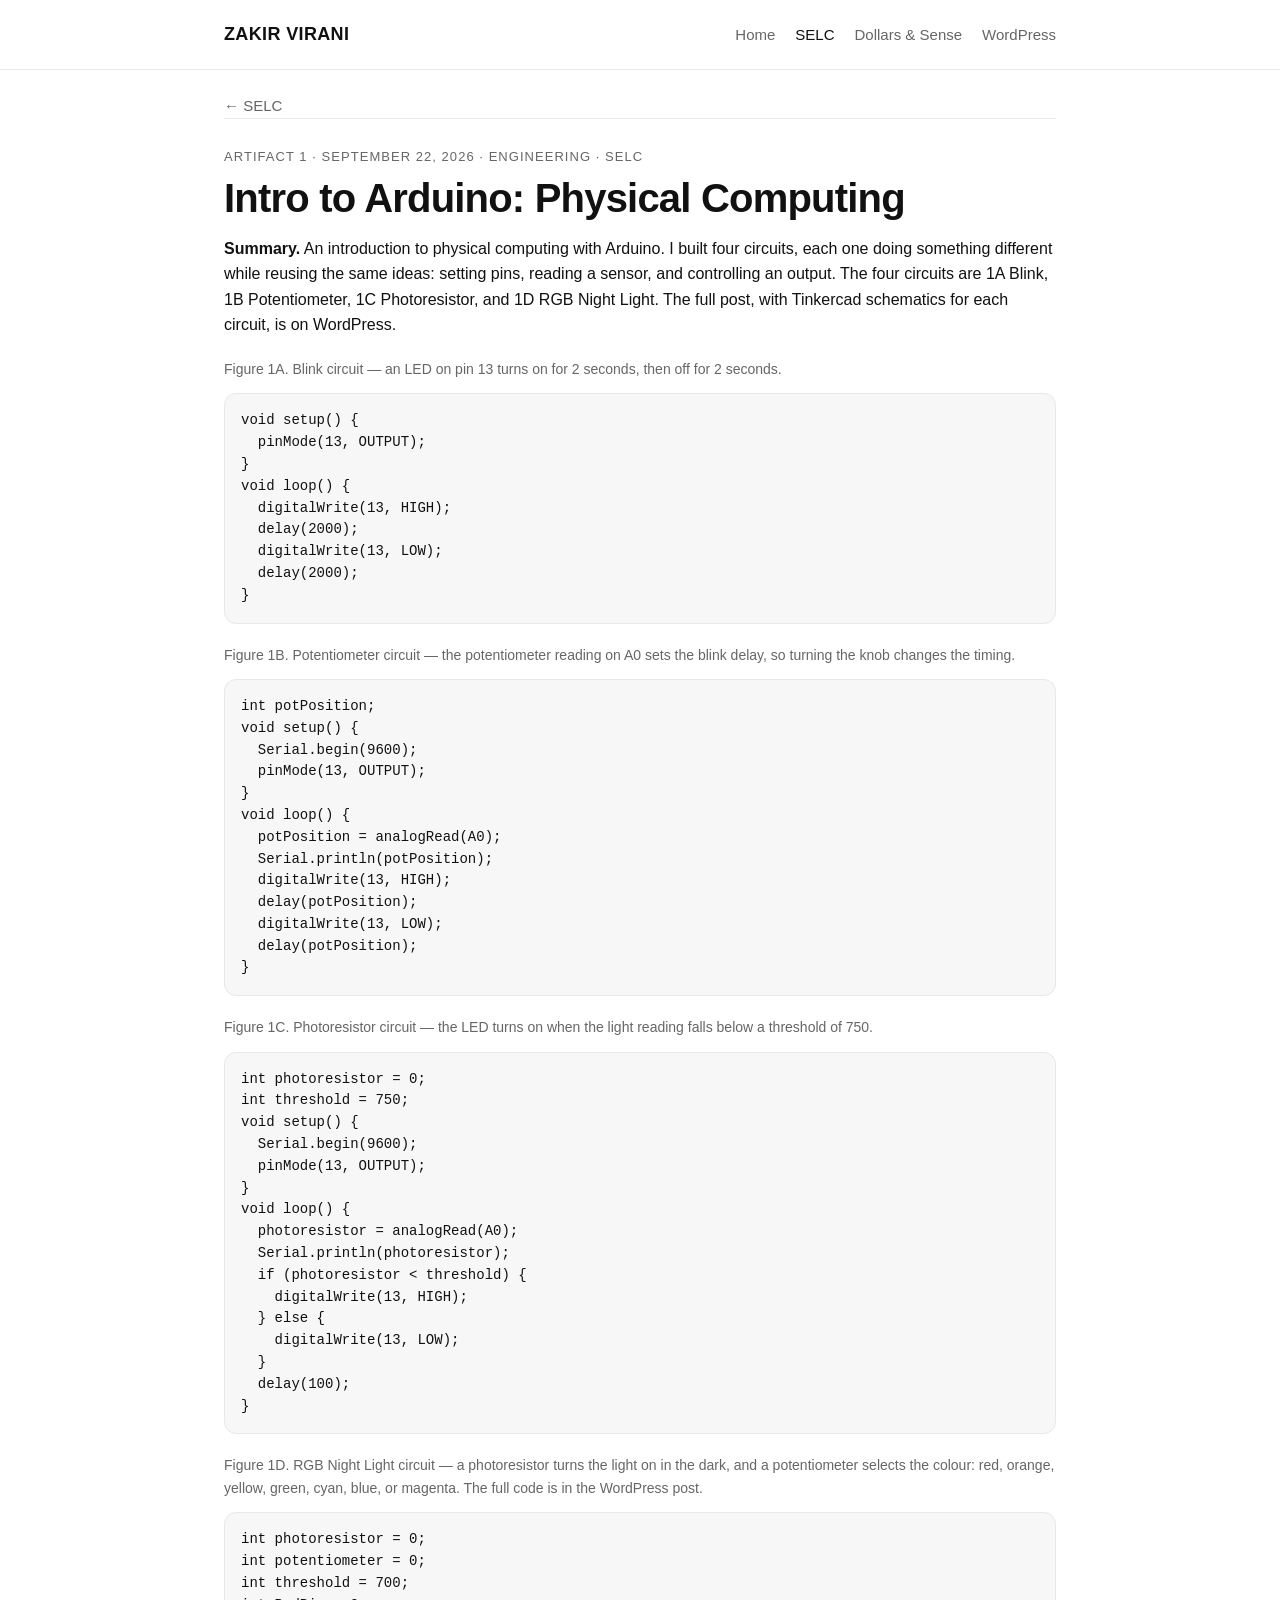
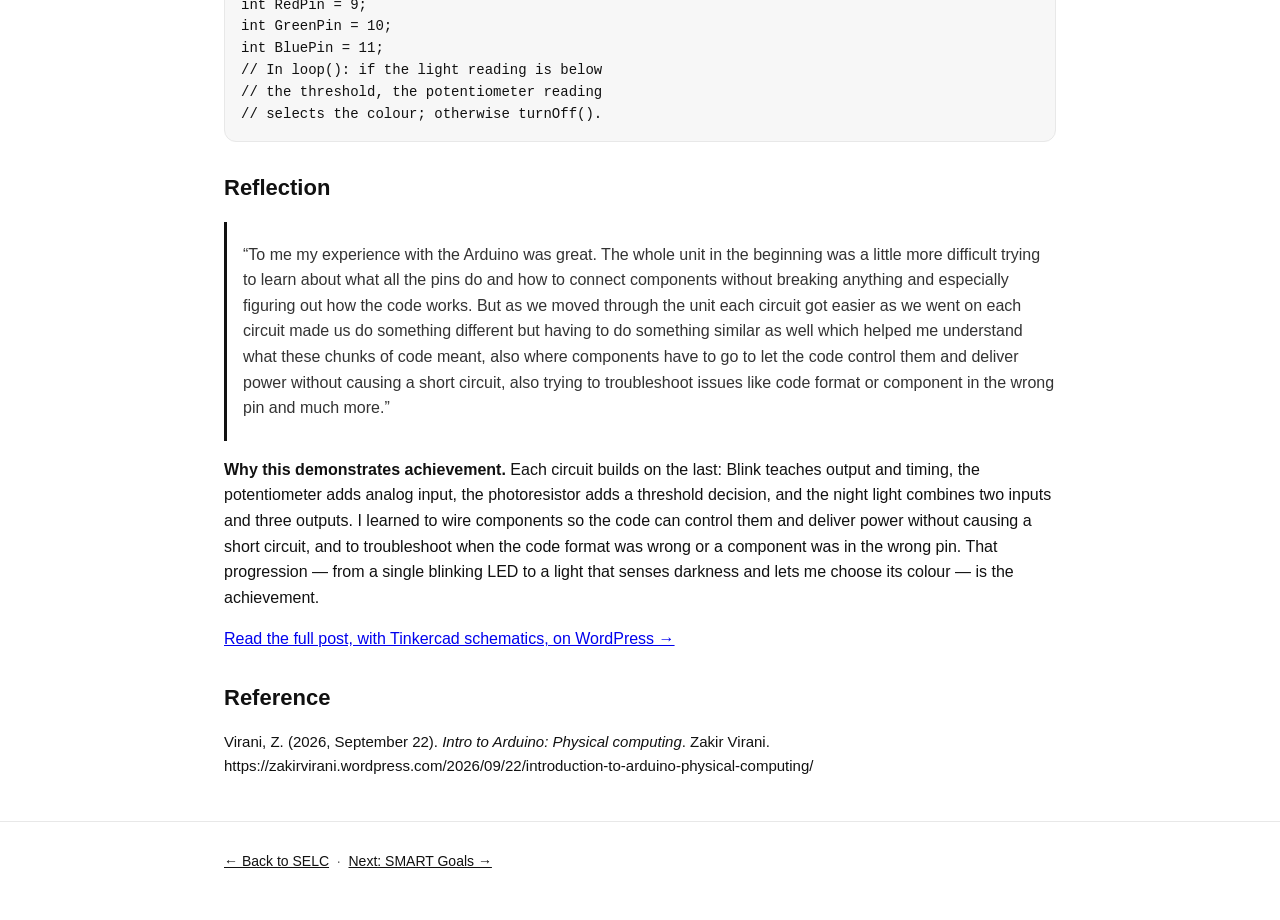
==== arduino.html @ 262a01f2 "Split each artifact into its own post page: Arduino, SMART Goals, Unit 2 Self-Assessment" ====
<!doctype html><html lang="en"><head><meta charset="utf-8"><meta name="viewport" content="width=device-width,initial-scale=1"><title>Intro to Arduino — SELC — Zakir Virani</title><link rel="stylesheet" href="styles.css"></head>
<body><header><div class="wrap"><nav><a class="logo" href="index.html">ZAKIR VIRANI</a><ul><li><a href="index.html">Home</a></li><li><a class="active" href="selc.html">SELC</a></li><li><a href="dollars-sense.html">Dollars &amp; Sense</a></li><li><a href="https://zakirvirani.wordpress.com/">WordPress</a></li></ul></nav></div></header>
<main class="wrap">
<p class="crumb"><a href="selc.html">&larr; SELC</a></p>
<article class="post artifact">
<p class="label">Artifact 1 &middot; September 22, 2026 &middot; Engineering &middot; SELC</p>
<h1>Intro to Arduino: Physical Computing</h1>
<p><strong>Summary.</strong> An introduction to physical computing with Arduino. I built four circuits, each one doing something different while reusing the same ideas: setting pins, reading a sensor, and controlling an output. The four circuits are 1A Blink, 1B Potentiometer, 1C Photoresistor, and 1D RGB Night Light. The full post, with Tinkercad schematics for each circuit, is on WordPress.</p>
<figure><figcaption>Figure 1A. Blink circuit — an LED on pin 13 turns on for 2 seconds, then off for 2 seconds.</figcaption><pre><code>void setup() {
  pinMode(13, OUTPUT);
}
void loop() {
  digitalWrite(13, HIGH);
  delay(2000);
  digitalWrite(13, LOW);
  delay(2000);
}</code></pre></figure>
<figure><figcaption>Figure 1B. Potentiometer circuit — the potentiometer reading on A0 sets the blink delay, so turning the knob changes the timing.</figcaption><pre><code>int potPosition;
void setup() {
  Serial.begin(9600);
  pinMode(13, OUTPUT);
}
void loop() {
  potPosition = analogRead(A0);
  Serial.println(potPosition);
  digitalWrite(13, HIGH);
  delay(potPosition);
  digitalWrite(13, LOW);
  delay(potPosition);
}</code></pre></figure>
<figure><figcaption>Figure 1C. Photoresistor circuit — the LED turns on when the light reading falls below a threshold of 750.</figcaption><pre><code>int photoresistor = 0;
int threshold = 750;
void setup() {
  Serial.begin(9600);
  pinMode(13, OUTPUT);
}
void loop() {
  photoresistor = analogRead(A0);
  Serial.println(photoresistor);
  if (photoresistor &lt; threshold) {
    digitalWrite(13, HIGH);
  } else {
    digitalWrite(13, LOW);
  }
  delay(100);
}</code></pre></figure>
<figure><figcaption>Figure 1D. RGB Night Light circuit — a photoresistor turns the light on in the dark, and a potentiometer selects the colour: red, orange, yellow, green, cyan, blue, or magenta. The full code is in the WordPress post.</figcaption><pre><code>int photoresistor = 0;
int potentiometer = 0;
int threshold = 700;
int RedPin = 9;
int GreenPin = 10;
int BluePin = 11;
// In loop(): if the light reading is below
// the threshold, the potentiometer reading
// selects the colour; otherwise turnOff().</code></pre></figure>
<h2>Reflection</h2>
<blockquote><p>&ldquo;To me my experience with the Arduino was great. The whole unit in the beginning was a little more difficult trying to learn about what all the pins do and how to connect components without breaking anything and especially figuring out how the code works. But as we moved through the unit each circuit got easier as we went on each circuit made us do something different but having to do something similar as well which helped me understand what these chunks of code meant, also where components have to go to let the code control them and deliver power without causing a short circuit, also trying to troubleshoot issues like code format or component in the wrong pin and much more.&rdquo;</p></blockquote>
<p><strong>Why this demonstrates achievement.</strong> Each circuit builds on the last: Blink teaches output and timing, the potentiometer adds analog input, the photoresistor adds a threshold decision, and the night light combines two inputs and three outputs. I learned to wire components so the code can control them and deliver power without causing a short circuit, and to troubleshoot when the code format was wrong or a component was in the wrong pin. That progression — from a single blinking LED to a light that senses darkness and lets me choose its colour — is the achievement.</p>
<p><a href="https://zakirvirani.wordpress.com/2026/09/22/introduction-to-arduino-physical-computing/">Read the full post, with Tinkercad schematics, on WordPress &rarr;</a></p>
<h2>Reference</h2>
<p class="ref">Virani, Z. (2026, September 22). <em>Intro to Arduino: Physical computing</em>. Zakir Virani. https://zakirvirani.wordpress.com/2026/09/22/introduction-to-arduino-physical-computing/</p>
</article>
</main>
<footer><div class="wrap"><a href="selc.html">&larr; Back to SELC</a> &nbsp;&middot;&nbsp; <a href="smart-goals.html">Next: SMART Goals &rarr;</a></div></footer></body></html>
---- styles.css ----
:root{--ink:#111;--muted:#666;--line:#e8e8e8;--bg:#fff;--accent:#111}
*{box-sizing:border-box}
body{margin:0;font-family:-apple-system,BlinkMacSystemFont,"Segoe UI",Inter,Helvetica,Arial,sans-serif;color:var(--ink);background:var(--bg);line-height:1.6}
.wrap{max-width:880px;margin:0 auto;padding:0 24px}
header{border-bottom:1px solid var(--line);padding:20px 0}
nav{display:flex;justify-content:space-between;align-items:center;flex-wrap:wrap;gap:12px}
.logo{font-weight:800;letter-spacing:.02em;text-decoration:none;color:var(--ink);font-size:18px}
nav ul{list-style:none;display:flex;gap:20px;margin:0;padding:0}
nav a{color:var(--muted);text-decoration:none;font-size:15px}
nav a:hover,nav a.active{color:var(--ink)}
.hero{padding:72px 0 48px}
.hero h1{font-size:52px;line-height:1.05;margin:0 0 16px;letter-spacing:-.02em}
.hero p{font-size:19px;color:var(--muted);max-width:640px;margin:0}
.cards{display:grid;grid-template-columns:1fr 1fr;gap:20px;padding:24px 0 64px}
@media(max-width:640px){.cards{grid-template-columns:1fr}.hero h1{font-size:38px}}
.card{border:1px solid var(--line);border-radius:16px;padding:28px;text-decoration:none;color:var(--ink);display:block}
.card:hover{border-color:var(--ink)}
.card span{font-size:13px;text-transform:uppercase;letter-spacing:.08em;color:var(--muted)}
.card h2{font-size:26px;margin:8px 0}
.card p{color:var(--muted);margin:0 0 16px}
.card b{font-size:15px}
.post{border-top:1px solid var(--line);padding:28px 0}
.post h2{margin:0 0 8px;font-size:24px}
.post h2 a{color:var(--ink);text-decoration:none}
.post time{color:var(--muted);font-size:14px}
.label{font-size:13px;text-transform:uppercase;letter-spacing:.08em;color:var(--muted);margin:0 0 8px}
.artifact h3{font-size:19px;margin:24px 0 8px}
figure{margin:20px 0}
figcaption{font-size:14px;color:var(--muted);margin-bottom:8px}
figure iframe{width:100%;height:560px;border:1px solid var(--line);border-radius:12px}
pre{background:#f7f7f7;border:1px solid var(--line);border-radius:12px;padding:16px;overflow-x:auto}
pre code{font-size:14px;line-height:1.5}
blockquote{border-left:3px solid var(--ink);margin:16px 0;padding:4px 0 4px 16px;color:#333}
table.rubric{width:100%;border-collapse:collapse;font-size:15px;margin-top:12px}
table.rubric th,table.rubric td{border:1px solid var(--line);padding:10px 12px;text-align:left;vertical-align:top}
table.rubric th{background:#f7f7f7}
.ref{font-size:15px}
.crumb{margin:24px 0 0;font-size:15px}
.crumb a{color:var(--muted);text-decoration:none}
figure img{max-width:100%;border:1px solid var(--line);border-radius:12px}
.artifact h1{font-size:40px;line-height:1.1;letter-spacing:-.02em;margin:0 0 16px}
.artifact h2{font-size:22px;margin:28px 0 8px}
footer{border-top:1px solid var(--line);padding:28px 0 48px;color:var(--muted);font-size:14px}
footer a{color:var(--ink)}
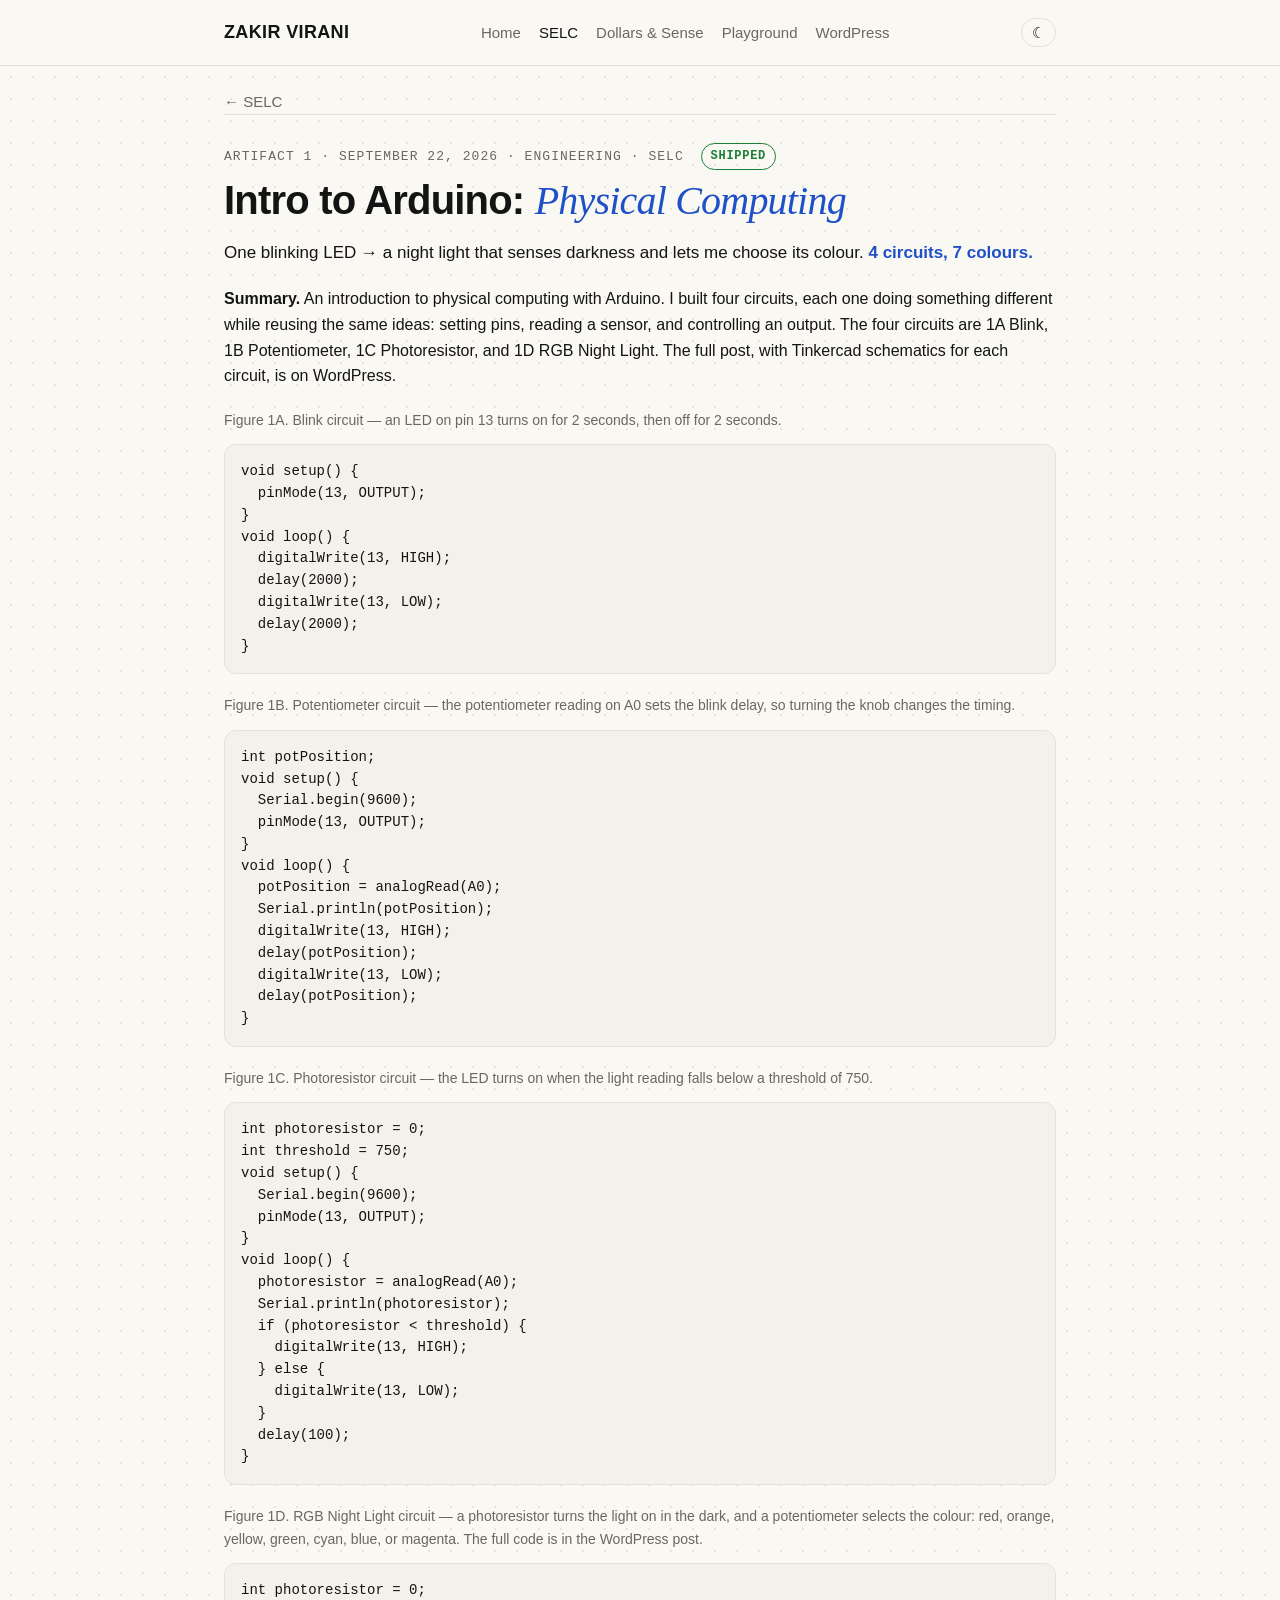
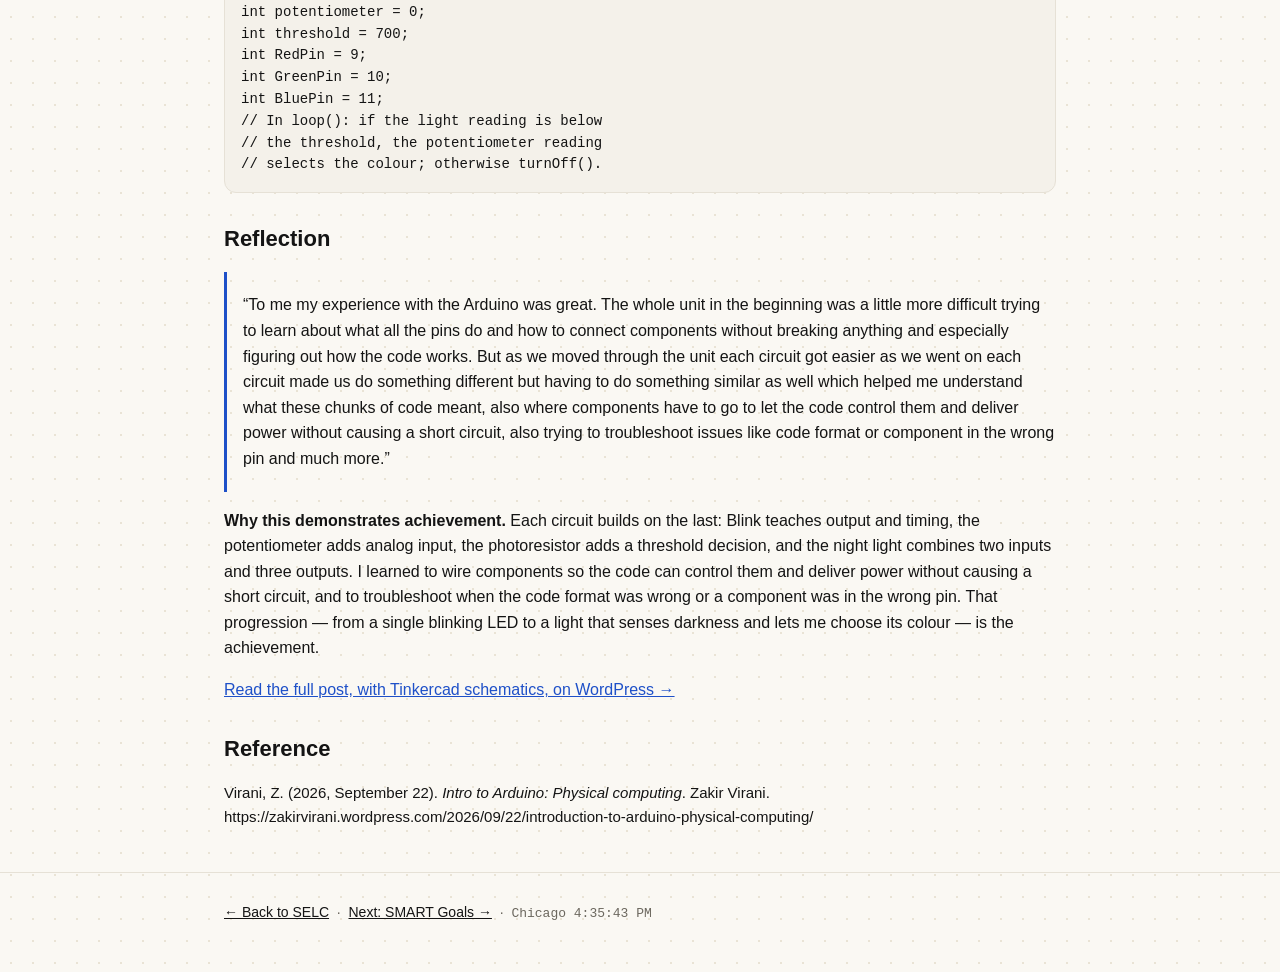
==== commit 6a012e3c: "Redesign from Wall of Portfolios research: statement hero, stats strip, metric cards, status labels," ====
--- a/arduino.html
+++ b/arduino.html
@@ -1,10 +1,11 @@
-<!doctype html><html lang="en"><head><meta charset="utf-8"><meta name="viewport" content="width=device-width,initial-scale=1"><title>Intro to Arduino — SELC — Zakir Virani</title><link rel="stylesheet" href="styles.css"></head>
-<body><header><div class="wrap"><nav><a class="logo" href="index.html">ZAKIR VIRANI</a><ul><li><a href="index.html">Home</a></li><li><a class="active" href="selc.html">SELC</a></li><li><a href="dollars-sense.html">Dollars &amp; Sense</a></li><li><a href="https://zakirvirani.wordpress.com/">WordPress</a></li></ul></nav></div></header>
+<!doctype html><html lang="en"><head><meta charset="utf-8"><meta name="viewport" content="width=device-width,initial-scale=1"><title>Intro to Arduino — SELC — Zakir Virani</title><link rel="stylesheet" href="styles.css"><script>try{var t=localStorage.getItem('zv-theme');if(t)document.documentElement.setAttribute('data-theme',t);else if(matchMedia('(prefers-color-scheme: dark)').matches)document.documentElement.setAttribute('data-theme','dark');}catch(e){}</script><script src="script.js" defer></script></head>
+<body><header><div class="wrap"><nav><a class="logo" href="index.html">ZAKIR VIRANI</a><ul><li><a href="index.html">Home</a></li><li><a class="active" href="selc.html">SELC</a></li><li><a href="dollars-sense.html">Dollars &amp; Sense</a></li><li><a href="grit-calculator.html">Playground</a></li><li><a href="https://zakirvirani.wordpress.com/">WordPress</a></li></ul><button id="theme-toggle" class="theme-toggle" type="button" aria-label="Switch between light and dark theme">☾</button></nav></div></header>
 <main class="wrap">
 <p class="crumb"><a href="selc.html">&larr; SELC</a></p>
 <article class="post artifact">
-<p class="label">Artifact 1 &middot; September 22, 2026 &middot; Engineering &middot; SELC</p>
-<h1>Intro to Arduino: Physical Computing</h1>
+<p class="label">Artifact 1 &middot; September 22, 2026 &middot; Engineering &middot; SELC <span class="pill shipped">Shipped</span></p>
+<h1>Intro to Arduino: <em>Physical Computing</em></h1>
+<p class="outcome">One blinking LED &rarr; a night light that senses darkness and lets me choose its colour. <strong>4 circuits, 7 colours.</strong></p>
 <p><strong>Summary.</strong> An introduction to physical computing with Arduino. I built four circuits, each one doing something different while reusing the same ideas: setting pins, reading a sensor, and controlling an output. The four circuits are 1A Blink, 1B Potentiometer, 1C Photoresistor, and 1D RGB Night Light. The full post, with Tinkercad schematics for each circuit, is on WordPress.</p>
 <figure><figcaption>Figure 1A. Blink circuit — an LED on pin 13 turns on for 2 seconds, then off for 2 seconds.</figcaption><pre><code>void setup() {
   pinMode(13, OUTPUT);
@@ -61,4 +62,4 @@
 <p class="ref">Virani, Z. (2026, September 22). <em>Intro to Arduino: Physical computing</em>. Zakir Virani. https://zakirvirani.wordpress.com/2026/09/22/introduction-to-arduino-physical-computing/</p>
 </article>
 </main>
-<footer><div class="wrap"><a href="selc.html">&larr; Back to SELC</a> &nbsp;&middot;&nbsp; <a href="smart-goals.html">Next: SMART Goals &rarr;</a></div></footer></body></html>
+<footer><div class="wrap"><a href="selc.html">&larr; Back to SELC</a> &nbsp;&middot;&nbsp; <a href="smart-goals.html">Next: SMART Goals &rarr;</a> &nbsp;&middot;&nbsp; <span class="clock" data-clock>Chicago</span></div></footer></body></html>
--- a/styles.css
+++ b/styles.css
@@ -1,44 +1,149 @@
-:root{--ink:#111;--muted:#666;--line:#e8e8e8;--bg:#fff;--accent:#111}
+/* Zakir Virani — portfolio
+   Design drawn from the Wall of Portfolios research (Nov 12, 2026):
+   base layout Julia Rouxinol; structure Vijay Gupta; one accent, one
+   statement hero; type system after M Pranav (sans + one italic serif
+   + one mono); money motif after Shyam Kandu, kept light. */
+:root{
+  --ink:#141414; --muted:#6b675e; --line:#e6e1d6; --bg:#faf8f3;
+  --card:#fff; --accent:#1e50c8; --accent-soft:#e8eefc; --accent-ink:#1e50c8;
+  --dot:#e9e3d5; --code-bg:#f4f1ea;
+}
+[data-theme="dark"]{
+  --ink:#f2efe8; --muted:#a8a29a; --line:#2e2c28; --bg:#141413;
+  --card:#1c1b19; --accent:#7aa2ff; --accent-soft:#1d2b4d; --accent-ink:#9db8ff;
+  --dot:#26241f; --code-bg:#22211e;
+}
 *{box-sizing:border-box}
-body{margin:0;font-family:-apple-system,BlinkMacSystemFont,"Segoe UI",Inter,Helvetica,Arial,sans-serif;color:var(--ink);background:var(--bg);line-height:1.6}
+body{
+  margin:0; color:var(--ink); background:var(--bg);
+  background-image:radial-gradient(var(--dot) 1px, transparent 1px);
+  background-size:22px 22px;
+  font-family:-apple-system,BlinkMacSystemFont,"Segoe UI",Inter,Helvetica,Arial,sans-serif;
+  line-height:1.6;
+}
 .wrap{max-width:880px;margin:0 auto;padding:0 24px}
-header{border-bottom:1px solid var(--line);padding:20px 0}
+a{color:var(--accent-ink)}
+header{border-bottom:1px solid var(--line);padding:18px 0;background:var(--bg)}
 nav{display:flex;justify-content:space-between;align-items:center;flex-wrap:wrap;gap:12px}
 .logo{font-weight:800;letter-spacing:.02em;text-decoration:none;color:var(--ink);font-size:18px}
-nav ul{list-style:none;display:flex;gap:20px;margin:0;padding:0}
+nav ul{list-style:none;display:flex;gap:18px;margin:0;padding:0;flex-wrap:wrap}
 nav a{color:var(--muted);text-decoration:none;font-size:15px}
 nav a:hover,nav a.active{color:var(--ink)}
-.hero{padding:72px 0 48px}
+.theme-toggle{background:none;border:1px solid var(--line);border-radius:999px;
+  color:var(--ink);font-size:15px;line-height:1;padding:6px 10px;cursor:pointer}
+.theme-toggle:hover{border-color:var(--ink)}
+
+/* Hero: one big statement, one italic serif word doing the work */
+.hero{padding:72px 0 40px}
 .hero h1{font-size:52px;line-height:1.05;margin:0 0 16px;letter-spacing:-.02em}
+.hero h1 em{font-family:Georgia,'Times New Roman',serif;font-style:italic;font-weight:400;color:var(--accent-ink)}
 .hero p{font-size:19px;color:var(--muted);max-width:640px;margin:0}
-.cards{display:grid;grid-template-columns:1fr 1fr;gap:20px;padding:24px 0 64px}
-@media(max-width:640px){.cards{grid-template-columns:1fr}.hero h1{font-size:38px}}
-.card{border:1px solid var(--line);border-radius:16px;padding:28px;text-decoration:none;color:var(--ink);display:block}
+.hero .meta{font-family:ui-monospace,'SF Mono',Menlo,Consolas,monospace;font-size:13px;
+  text-transform:uppercase;letter-spacing:.08em;color:var(--muted);margin:0 0 14px}
+.hero .meta .dot-live{display:inline-block;width:8px;height:8px;border-radius:50%;
+  background:#2da44e;margin-right:6px}
+
+/* Stats strip — one honest number per fact (Vijay Gupta / Kashyap Rayas) */
+.stats{display:flex;flex-wrap:wrap;gap:0;border:1px solid var(--line);border-radius:16px;
+  background:var(--card);margin:8px 0 40px;overflow:hidden}
+.stat{flex:1 1 120px;padding:18px 20px;border-right:1px solid var(--line)}
+.stat:last-child{border-right:0}
+.stat b{display:block;font-size:28px;line-height:1.1;letter-spacing:-.02em}
+.stat span{font-size:13px;color:var(--muted)}
+
+/* Cards: one-line outcome + one number each */
+.cards{display:grid;grid-template-columns:1fr 1fr;gap:20px;padding:24px 0 48px}
+.cards.one{grid-template-columns:1fr 1fr}
+@media(max-width:640px){.cards,.cards.one{grid-template-columns:1fr}.hero h1{font-size:38px}}
+.card{border:1px solid var(--line);border-radius:16px;padding:28px;text-decoration:none;
+  color:var(--ink);display:block;background:var(--card)}
 .card:hover{border-color:var(--ink)}
 .card span{font-size:13px;text-transform:uppercase;letter-spacing:.08em;color:var(--muted)}
 .card h2{font-size:26px;margin:8px 0}
 .card p{color:var(--muted);margin:0 0 16px}
 .card b{font-size:15px}
+.metric{display:inline-block;font-family:ui-monospace,'SF Mono',Menlo,Consolas,monospace;
+  font-size:13px;background:var(--accent-soft);color:var(--accent-ink);
+  border-radius:999px;padding:4px 10px;margin:0 6px 6px 0}
+.pill{display:inline-block;font-size:12px;font-weight:700;text-transform:uppercase;
+  letter-spacing:.06em;border:1px solid var(--line);border-radius:999px;
+  padding:3px 9px;margin-left:8px;vertical-align:middle;color:var(--muted)}
+.pill.shipped{color:#1a7f37;border-color:#1a7f37}
+[data-theme="dark"] .pill.shipped{color:#7ee2a0;border-color:#7ee2a0}
+.pill.progress{color:var(--accent-ink);border-color:var(--accent-ink)}
+.outcome{font-size:17px;margin:0 0 20px}
+.outcome strong{color:var(--accent-ink);font-weight:600}
+
+/* Sections */
+.section{padding:8px 0 48px}
+.section h2{font-size:24px;margin:0 0 8px;letter-spacing:-.01em}
+.section h2 em{font-family:Georgia,serif;font-style:italic;font-weight:400;color:var(--accent-ink)}
+.section>p{color:var(--muted);margin:0 0 20px;max-width:640px}
+.steps{display:grid;grid-template-columns:repeat(3,1fr);gap:20px}
+@media(max-width:640px){.steps{grid-template-columns:1fr}}
+.step{border:1px solid var(--line);border-radius:16px;padding:22px;background:var(--card)}
+.step .num{font-family:ui-monospace,'SF Mono',Menlo,Consolas,monospace;font-size:13px;color:var(--accent-ink)}
+.step h3{font-size:18px;margin:8px 0 6px}
+.step p{color:var(--muted);font-size:15px;margin:0}
+
+/* Bank-statement card (Shyam Kandu, light touch) for Dollars & Sense */
+.statement{border:1px solid var(--line);border-radius:16px;background:var(--card);
+  padding:24px 28px;margin:0 0 40px;font-family:ui-monospace,'SF Mono',Menlo,Consolas,monospace}
+.statement .s-head{display:flex;justify-content:space-between;font-size:12px;
+  text-transform:uppercase;letter-spacing:.08em;color:var(--muted);
+  border-bottom:1px dashed var(--line);padding-bottom:10px;margin-bottom:14px}
+.statement .s-row{display:flex;justify-content:space-between;gap:16px;padding:6px 0;font-size:15px}
+.statement .s-row b{font-size:15px}
+.statement .s-big{font-size:34px;letter-spacing:-.02em}
+.statement .s-big small{font-size:16px;color:var(--muted)}
+
+/* Artifact pages */
 .post{border-top:1px solid var(--line);padding:28px 0}
 .post h2{margin:0 0 8px;font-size:24px}
 .post h2 a{color:var(--ink);text-decoration:none}
 .post time{color:var(--muted);font-size:14px}
-.label{font-size:13px;text-transform:uppercase;letter-spacing:.08em;color:var(--muted);margin:0 0 8px}
+.label{font-family:ui-monospace,'SF Mono',Menlo,Consolas,monospace;font-size:13px;
+  text-transform:uppercase;letter-spacing:.08em;color:var(--muted);margin:0 0 8px}
 .artifact h3{font-size:19px;margin:24px 0 8px}
 figure{margin:20px 0}
 figcaption{font-size:14px;color:var(--muted);margin-bottom:8px}
 figure iframe{width:100%;height:560px;border:1px solid var(--line);border-radius:12px}
-pre{background:#f7f7f7;border:1px solid var(--line);border-radius:12px;padding:16px;overflow-x:auto}
+pre{background:var(--code-bg);border:1px solid var(--line);border-radius:12px;padding:16px;overflow-x:auto}
 pre code{font-size:14px;line-height:1.5}
-blockquote{border-left:3px solid var(--ink);margin:16px 0;padding:4px 0 4px 16px;color:#333}
-table.rubric{width:100%;border-collapse:collapse;font-size:15px;margin-top:12px}
+blockquote{border-left:3px solid var(--accent);margin:16px 0;padding:4px 0 4px 16px;color:var(--ink)}
+table.rubric{width:100%;border-collapse:collapse;font-size:15px;margin-top:12px;background:var(--card)}
 table.rubric th,table.rubric td{border:1px solid var(--line);padding:10px 12px;text-align:left;vertical-align:top}
-table.rubric th{background:#f7f7f7}
+table.rubric th{background:var(--code-bg)}
 .ref{font-size:15px}
 .crumb{margin:24px 0 0;font-size:15px}
 .crumb a{color:var(--muted);text-decoration:none}
 figure img{max-width:100%;border:1px solid var(--line);border-radius:12px}
 .artifact h1{font-size:40px;line-height:1.1;letter-spacing:-.02em;margin:0 0 16px}
+.artifact h1 em{font-family:Georgia,serif;font-style:italic;font-weight:400;color:var(--accent-ink)}
 .artifact h2{font-size:22px;margin:28px 0 8px}
+
+/* Grit calculator (Playground) */
+.grit-q{border:1px solid var(--line);border-radius:16px;padding:20px 22px;margin:0 0 14px;background:var(--card)}
+.grit-q p{margin:0 0 12px;font-size:16px}
+.grit-q p .qnum{font-family:ui-monospace,'SF Mono',Menlo,Consolas,monospace;font-size:13px;color:var(--accent-ink);margin-right:8px}
+.grit-scale{display:flex;gap:8px;flex-wrap:wrap}
+.grit-scale label{flex:1 1 44px;text-align:center;border:1px solid var(--line);border-radius:10px;
+  padding:8px 4px;font-size:13px;color:var(--muted);cursor:pointer}
+.grit-scale label:has(input:checked){border-color:var(--accent);color:var(--accent-ink);background:var(--accent-soft)}
+.grit-scale input{position:absolute;opacity:0;pointer-events:none}
+.grit-scale .ends{display:flex;justify-content:space-between;width:100%;font-size:12px;color:var(--muted);margin-top:2px}
+.btn{display:inline-block;background:var(--ink);color:var(--bg);border:0;border-radius:999px;
+  padding:12px 24px;font-size:16px;font-weight:600;cursor:pointer;font-family:inherit}
+.btn:hover{opacity:.85}
+.grit-result{border:1px solid var(--line);border-radius:16px;padding:24px 28px;margin:20px 0;
+  background:var(--card);display:none}
+.grit-result.show{display:block}
+.grit-result .big{font-size:44px;line-height:1;letter-spacing:-.02em;margin:4px 0 8px}
+.grit-result .big small{font-size:20px;color:var(--muted)}
+.grit-result p{color:var(--muted);margin:6px 0}
+.grit-bar{height:8px;border-radius:999px;background:var(--line);margin:14px 0 6px;overflow:hidden}
+.grit-bar i{display:block;height:100%;background:var(--accent);width:0}
+
 footer{border-top:1px solid var(--line);padding:28px 0 48px;color:var(--muted);font-size:14px}
 footer a{color:var(--ink)}
+footer .clock{font-family:ui-monospace,'SF Mono',Menlo,Consolas,monospace;font-size:13px}
